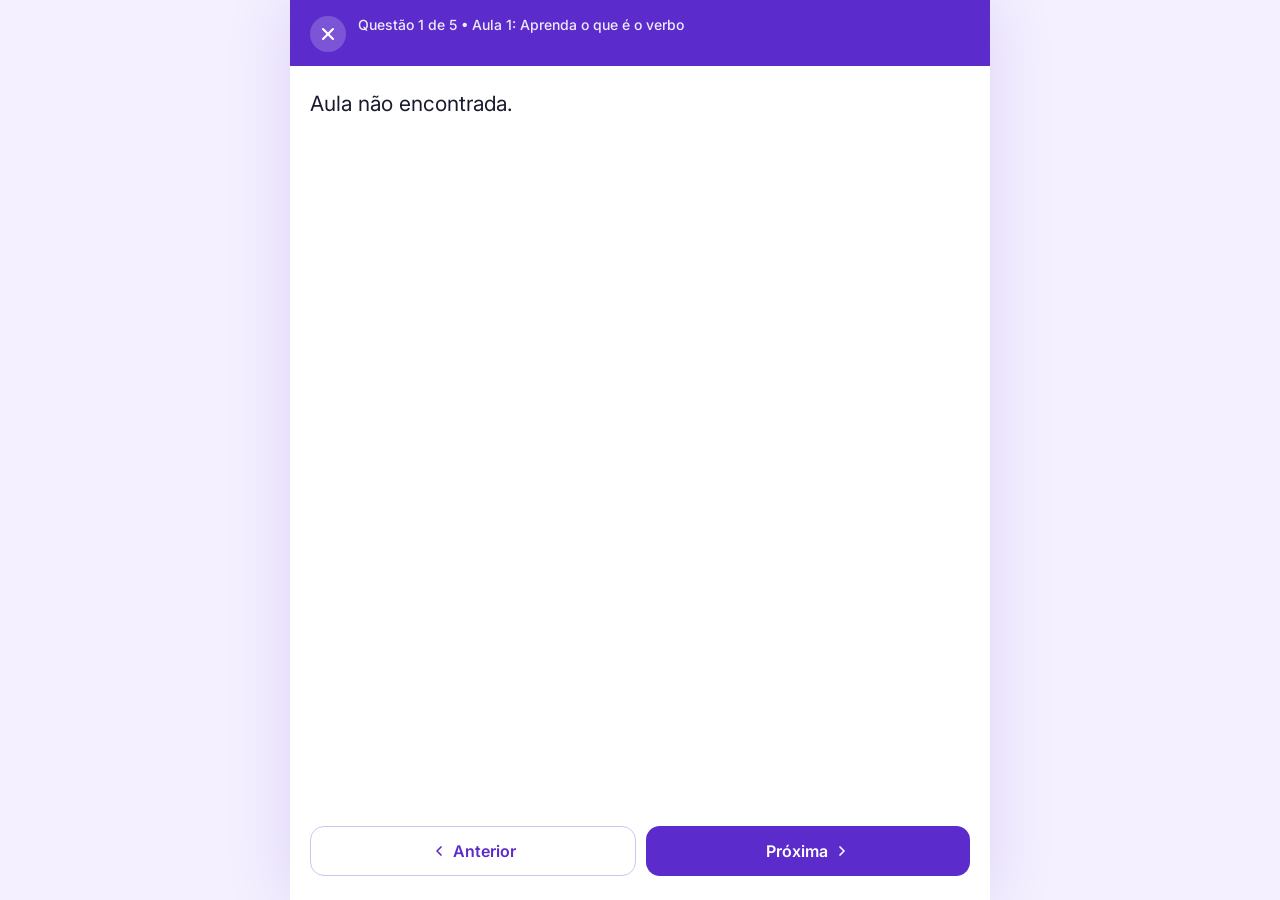
==== estudo.html @ 487623a7 "Atualização do projeto — 09/08/2026, 18:16:55" ====
<!DOCTYPE html>
<html lang="pt-BR">
<head>
<meta charset="UTF-8">
<meta name="viewport" content="width=device-width, initial-scale=1.0, viewport-fit=cover">
<title>Minhas Aulas</title>
<link href="https://fonts.googleapis.com/css2?family=Inter:wght@400;500;600;700&display=swap" rel="stylesheet">
<link rel="stylesheet" href="css/estudo.css">
<link rel="icon" href="data:image/svg+xml,%3Csvg%20xmlns%3D%22http%3A%2F%2Fwww.w3.org%2F2000%2Fsvg%22%20viewBox%3D%220%200%2024%2024%22%3E%3Crect%20width%3D%2224%22%20height%3D%2224%22%20rx%3D%226%22%20fill%3D%22%235B2BCB%22%2F%3E%3Cg%20fill%3D%22none%22%20stroke%3D%22%23fff%22%20stroke-width%3D%222.2%22%20stroke-linecap%3D%22round%22%20stroke-linejoin%3D%22round%22%3E%3Cpath%20d%3D%22M22%2010v6M2%2010l10-5%2010%205-10%205z%22%3E%3C%2Fpath%3E%3Cpath%20d%3D%22M6%2012v5c3%203%209%203%2012%200v-5%22%3E%3C%2Fpath%3E%3C%2Fg%3E%3C%2Fsvg%3E">
<link rel="apple-touch-icon" href="data:image/svg+xml,%3Csvg%20xmlns%3D%22http%3A%2F%2Fwww.w3.org%2F2000%2Fsvg%22%20viewBox%3D%220%200%2024%2024%22%3E%3Crect%20width%3D%2224%22%20height%3D%2224%22%20rx%3D%226%22%20fill%3D%22%235B2BCB%22%2F%3E%3Cg%20fill%3D%22none%22%20stroke%3D%22%23fff%22%20stroke-width%3D%222.2%22%20stroke-linecap%3D%22round%22%20stroke-linejoin%3D%22round%22%3E%3Cpath%20d%3D%22M22%2010v6M2%2010l10-5%2010%205-10%205z%22%3E%3C%2Fpath%3E%3Cpath%20d%3D%22M6%2012v5c3%203%209%203%2012%200v-5%22%3E%3C%2Fpath%3E%3C%2Fg%3E%3C%2Fsvg%3E">
<link rel="manifest" href="manifest.json">
<meta name="theme-color" content="#5B2BCB">
</head>
<body>

<div class="app-wrapper">

  <!-- HEADER -->
  <header class="estudo-header">
    <button class="btn-fechar" id="btnFechar" title="Sair">
      <svg viewBox="0 0 24 24" fill="none" stroke="currentColor" stroke-width="2.5" stroke-linecap="round" stroke-linejoin="round" width="20" height="20">
        <line x1="18" y1="6" x2="6" y2="18"></line>
        <line x1="6" y1="6" x2="18" y2="18"></line>
      </svg>
    </button>
    <div class="header-info">
      <span class="questao-info" id="questaoInfo">Questão 1 de 5 • Aula 1: Aprenda o que é o verbo</span>
      <div class="progress-segmentos" id="progressSegmentos"></div>
    </div>
  </header>

  <!-- QUESTÃO -->
  <div class="questao-wrap">
    <main class="questao-area" id="questaoArea">
      <h2 class="questao-titulo" id="questaoTitulo"></h2>
      <p class="questao-subtitulo" id="questaoSubtitulo"></p>
      <div class="opcoes" id="opcoes"></div>
    </main>
    <div class="scroll-fade" id="scrollFade"></div>
  </div>

  <!-- FEEDBACK -->
  <div class="feedback-bar" id="feedbackBar">
    <div class="feedback-icon" id="feedbackIcon"></div>
    <div class="feedback-texto" id="feedbackTexto"></div>
  </div>

  <!-- FOOTER -->
  <footer class="estudo-footer">
    <button class="btn-anterior" id="btnAnterior">
      <svg viewBox="0 0 24 24" fill="none" stroke="currentColor" stroke-width="2.5" stroke-linecap="round" stroke-linejoin="round" width="16" height="16"><polyline points="15 18 9 12 15 6"></polyline></svg>
      Anterior
    </button>
    <button class="btn-proxima" id="btnProxima">
      Próxima
      <svg viewBox="0 0 24 24" fill="none" stroke="currentColor" stroke-width="2.5" stroke-linecap="round" stroke-linejoin="round" width="16" height="16"><polyline points="9 18 15 12 9 6"></polyline></svg>
    </button>
  </footer>

</div>

<!-- MODAL LIÇÃO -->
<div class="licao-overlay" id="licaoOverlay">
  <div class="licao-card">
    <div class="licao-header">
      <h3 id="licaoHeader">📖 Lição</h3>
      <button class="licao-fechar" id="licaoFechar">✕</button>
    </div>
    <div class="licao-corpo" id="licaoCorpo"></div>
    <button class="licao-btn-fechar" id="licaoBtnFechar">Entendido</button>
  </div>
</div>

<!-- MODAL RESULTADO -->
<div class="resultado-overlay" id="resultadoOverlay">
  <div class="resultado-card">
    <div class="resultado-emoji" id="resultadoEmoji">🎉</div>
    <h2 class="resultado-titulo" id="resultadoTitulo">Aula concluída!</h2>
    <p class="resultado-desc" id="resultadoDesc"></p>
    <div class="resultado-estrelas" id="resultadoEstrelas"></div>
    <button class="resultado-btn-continuar" id="resultadoBtnContinuar">Voltar ao início</button>
  </div>
</div>

<script src="js/progresso.mjs"></script>
<script src="js/data/modulos.mjs"></script>
<script src="js/estudo.mjs"></script>
<script>
  if ('serviceWorker' in navigator && (location.protocol === 'https:' || location.hostname === 'localhost')) {
    window.addEventListener('load', () => navigator.serviceWorker.register('sw.js').catch(() => {}));
  }
</script>
</body>
</html>
---- css/estudo.css ----
/* Cor de marca em variáveis — o export injeta um :root{} novo no final do
   arquivo com a cor escolhida no Construtor de Aulas (ver js/export.js). */
:root {
  --cor-primaria: #5B2BCB;
  --cor-primaria-rgb: 91,43,203;
  --cor-primaria-escura: #4a22a8;
  --cor-gradiente-1: #8E5CF5;
  --cor-gradiente-2: #6D2EE8;
  --cor-clara: #f0eaff;
  --cor-borda-clara: #e9dffb;
  --cor-borda-media: #d4c4f0;
  --cor-hover-fundo: #faf7ff;
}

* {
  margin: 0;
  padding: 0;
  box-sizing: border-box;
  font-family: 'Inter', sans-serif;
}

body {
  background: #fff;
  min-height: 100vh;
}

.app-wrapper {
  max-width: 700px;
  width: 100%;
  margin: 0 auto;
  background: #ffffff;
  height: 100vh;   /* fallback para navegadores antigos */
  height: 100dvh;  /* viewport dinâmico */
  height: 100svh;  /* viewport "pequeno" garantido — evita que a barra de
                       gestos do sistema (comum no PWA instalado) corte o
                       rodapé com os botões Anterior/Próxima */
  display: flex;
  flex-direction: column;
  box-shadow: 0 0 60px rgba(91, 43, 203, 0.15);
  overflow: hidden;
}

/* HEADER */
.estudo-header {
  background: var(--cor-primaria);
  padding: 16px 20px 14px;
  display: flex;
  align-items: flex-start;
  gap: 12px;
}

.btn-fechar {
  background: rgba(255,255,255,0.2);
  border: none;
  border-radius: 50%;
  width: 36px;
  height: 36px;
  display: flex;
  align-items: center;
  justify-content: center;
  cursor: pointer;
  color: white;
  flex-shrink: 0;
  transition: background 0.2s;
}
.btn-fechar:hover { background: rgba(255,255,255,0.3); }

.header-info {
  flex: 1;
  display: flex;
  flex-direction: column;
  gap: 8px;
}

.questao-info {
  color: rgba(255,255,255,0.9);
  font-size: 14px;
  font-weight: 500;
}

.progress-segmentos {
  display: flex;
  gap: 4px;
}

.seg {
  flex: 1;
  height: 5px;
  border-radius: 3px;
  background: rgba(255,255,255,0.3);
  transition: background 0.4s ease;
}

.seg.respondida { background: #fff; }
.seg.atual      { background: rgba(255,255,255,0.7); }

/* TAGS */
.tags-row {
  display: flex;
  gap: 8px;
  padding: 14px 20px 0;
}

.tag {
  display: inline-flex;
  align-items: center;
  gap: 5px;
  padding: 6px 12px;
  border-radius: 20px;
  font-size: 13px;
  font-weight: 600;
  cursor: pointer;
}

.tag-dificuldade {
  background: var(--cor-clara);
  color: var(--cor-primaria);
}

.tag-consultar {
  background: var(--cor-clara);
  color: var(--cor-primaria);
  transition: background 0.2s;
}
.tag-consultar:hover { background: var(--cor-borda-media); }

/* QUESTÃO */
.questao-wrap {
  position: relative;
  flex: 1;
  min-height: 0;
}

.questao-area {
  height: 100%;
  overflow-y: auto;
  padding: 24px 20px 12px;
}

.scroll-fade {
  position: absolute;
  bottom: 0;
  left: 0;
  right: 0;
  height: 64px;
  background: linear-gradient(to bottom, transparent, #ffffff);
  pointer-events: none;
  opacity: 1;
  transition: opacity 0.3s;
}

.scroll-fade.oculto {
  opacity: 0;
}

.questao-titulo {
  font-size: 21px;
  font-weight: 400;
  color: #1a1a2e;
  margin-bottom: 6px;
  line-height: 1.3;
}

.questao-subtitulo {
  font-size: 15px;
  color: #6b7280;
  margin-bottom: 24px;
}

/* TELA DE CHECAGEM — pergunta curta em negrito antes do título grande */
/* padding-right reserva espaço pro .btn-marcar-cartao (marca-página
   absoluto no canto superior direito) não sobrepor o texto quando ele
   quebra em duas linhas em telas estreitas. */
.checagem-pergunta {
  font-weight: 700;
  margin-bottom: 6px;
  padding-right: 48px;
}

.checagem-titulo {
  margin-bottom: 24px;
}

/* Perguntas de "o verbo em destaque indica" — instrução menor,
   frase analisada maior (é o que realmente importa ler com atenção). */
.checagem-instrucao {
  font-size: 16px;
  padding-right: 48px;
}

.checagem-frase {
  font-size: 19px;
  font-weight: 400;
  color: #1a1a2e;
}

.checagem-frase strong {
  font-weight: 700;
  color: #4A80F0;
}

/* TELA DE INTRODUÇÃO (Antes de começar) */
.intro-card { position: relative; }
.intro-label {
  display: block;
  font-size: 12px;
  font-weight: 700;
  text-transform: uppercase;
  letter-spacing: 0.08em;
  color: #4A80F0;
  margin-bottom: 8px;
}

.intro-titulo {
  font-size: 32px;
  font-weight: 400;
  color: #1a1a2e;
  line-height: 1.25;
  margin-bottom: 14px;
}

.intro-desc {
  font-size: 16px;
  color: #4b5563;
  line-height: 1.6;
  margin-bottom: 28px;
  text-align: justify;
}

.intro-info {
  background: #f5f8ff;
  border: 1.5px solid #d9e6fc;
  border-radius: 18px;
  padding: 22px 20px;
}

.intro-info-item {
  display: flex;
  align-items: flex-start;
  gap: 16px;
}

.intro-info-item + .intro-info-item {
  margin-top: 20px;
  padding-top: 20px;
  border-top: 1px solid #d9e6fc;
}

.intro-info-icone-wrap {
  width: 52px;
  height: 52px;
  border-radius: 50%;
  background: #eef2ff;
  display: flex;
  align-items: center;
  justify-content: center;
  flex-shrink: 0;
}

.intro-info-texto h3 {
  font-size: 16px;
  font-weight: 700;
  color: #4A80F0;
  margin-bottom: 6px;
}

.intro-info-texto p {
  font-size: 16px;
  color: #374151;
  line-height: 1.6;
  text-align: justify;
}

/* TELA DE DEFINIÇÃO */
.definicao-card {
  display: flex;
  flex-direction: column;
  align-items: center;
  gap: 24px;
  padding: 32px 20px;
  text-align: center;
  position: relative;
}

/* ETIQUETA "MARCAR PARA REVISÃO" — marca-página no lado esquerdo das
   telas de conteúdo (definição, contexto, exemplo). */
.btn-marcar-cartao {
  position: absolute;
  top: -6px;
  right: 10px;
  width: 36px;
  height: 44px;
  padding: 0;
  background: #ffffff;
  border: 2px solid #dbe4fb;
  border-top: none;
  border-radius: 0 0 8px 8px;
  display: flex;
  align-items: center;
  justify-content: center;
  cursor: pointer;
  color: #b9c6f0;
  z-index: 2;
  transition: color 0.2s, transform 0.15s;
}

.btn-marcar-cartao:hover {
  color: #4A80F0;
  transform: translateY(1px);
}

.btn-marcar-cartao svg {
  width: 19px;
  height: 19px;
}

.btn-marcar-cartao.marcada {
  color: #4A80F0;
}

.btn-marcar-cartao.marcada svg {
  fill: #4A80F0;
}

.definicao-icone-wrap {
  width: 88px;
  height: 88px;
  background: #eef2ff;
  border-radius: 50%;
  display: flex;
  align-items: center;
  justify-content: center;
}

.definicao-texto {
  font-size: 16px;
  font-weight: 600;
  color: #1a1a2e;
  line-height: 1.6;
  max-width: 300px;
}

.destaque {
  color: #4A80F0;
  font-weight: 700;
}

/* TELA DE CONTEXTO */
.contexto-card {
  display: flex;
  flex-direction: column;
  gap: 20px;
  padding: 8px 4px;
  position: relative;
}

.contexto-icone-wrap {
  width: 80px;
  height: 80px;
  background: #eef2ff;
  border-radius: 50%;
  display: flex;
  align-items: center;
  justify-content: center;
  align-self: center;
}

.contexto-texto {
  font-size: 16px;
  font-weight: 500;
  color: #1a1a2e;
  line-height: 1.65;
  text-align: justify;
}

.contexto-texto strong { font-weight: 700; }

.contexto-nota {
  display: flex;
  align-items: flex-start;
  gap: 10px;
  background: #f1f5f9;
  border-radius: 12px;
  padding: 14px 16px;
}

.contexto-nota svg { flex-shrink: 0; margin-top: 1px; }

.contexto-nota span {
  font-size: 15px;
  color: #475569;
  line-height: 1.5;
  text-align: justify;
}

/* TELA DE EXEMPLO */
.exemplo-card {
  display: flex;
  flex-direction: column;
  gap: 20px;
  padding: 8px 4px;
  position: relative;
}

/* Filho de um flex column sem min-width:0 não deixa o overflow-x:auto (ver
   .frase-anotada-wrap) funcionar — o item cresce pra caber a frase inteira
   em vez de encolher e deixar rolar, empurrando a caixa pra fora da tela no
   celular. Aplica em .exemplo-card (telas de exemplo) e .opcoes (telas de
   checagem), pra cobrir qualquer frase, em qualquer tela, sem precisar
   lembrar disso de novo a cada caixa nova. */
.exemplo-card > *,
.opcoes > * {
  min-width: 0;
}

.exemplo-icone-wrap {
  width: 88px;
  height: 88px;
  background: #eef2ff;
  border-radius: 50%;
  display: flex;
  align-items: center;
  justify-content: center;
  align-self: center;
}

.exemplo-texto {
  font-size: 16px;
  color: #1a1a2e;
  line-height: 1.65;
  text-align: justify;
}

.exemplo-conclusao {
  font-size: 16px;
  color: #1a1a2e;
  line-height: 1.5;
  text-align: justify;
}

.exemplo-pontos {
  display: flex;
  flex-direction: column;
  gap: 14px;
}

.exemplo-ponto {
  display: flex;
  align-items: center;
  gap: 14px;
}

.exemplo-ponto-icone {
  width: 46px;
  height: 46px;
  border-radius: 50%;
  background: #eef2ff;
  display: flex;
  align-items: center;
  justify-content: center;
  flex-shrink: 0;
}

.exemplo-ponto-texto {
  font-size: 16px;
  color: #1a1a2e;
  line-height: 1.5;
  text-align: left;
}

.card-imagem {
  border-radius: 18px;
  overflow: hidden;
  border: 1px solid #ececf5;
  background: #fbfaff;
}

.card-imagem-img {
  display: block;
  width: 100%;
  max-height: 280px;
  object-fit: cover;
}

.card-imagem-corpo {
  padding: 14px 16px;
}

.card-imagem-titulo {
  font-size: 17px;
  color: #1a1a2e;
  line-height: 1.4;
  text-align: left;
}

.card-imagem-subtitulo {
  font-size: 14px;
  color: #64748b;
  line-height: 1.4;
  text-align: left;
  margin-top: 2px;
}

.card-imagem-texto {
  font-size: 15px;
  color: #1a1a2e;
  line-height: 1.55;
  text-align: left;
  margin-top: 8px;
}

.card-imagem-titulo:first-child,
.card-imagem-subtitulo:first-child,
.card-imagem-texto:first-child {
  margin-top: 0;
}

.flashcard-wrap {
  display: flex;
  flex-direction: column;
  align-items: center;
  gap: 10px;
  margin-top: 6px;
}

.flashcard {
  width: 100%;
  max-width: 380px;
  min-height: 180px;
  perspective: 1200px;
  cursor: pointer;
}

.flashcard-inner {
  position: relative;
  width: 100%;
  height: 100%;
  min-height: 180px;
  transition: transform .5s cubic-bezier(.4, .2, .2, 1);
  transform-style: preserve-3d;
}

.flashcard.virado .flashcard-inner {
  transform: rotateY(180deg);
}

.flashcard-face {
  position: absolute;
  inset: 0;
  backface-visibility: hidden;
  border-radius: 18px;
  border: 1px solid #ececf5;
  background: #fbfaff;
  display: flex;
  align-items: center;
  justify-content: center;
  padding: 20px;
}

.flashcard-verso {
  transform: rotateY(180deg);
  background: #eef2ff;
}

.flashcard-texto {
  font-size: 16px;
  color: #1a1a2e;
  line-height: 1.5;
  text-align: center;
}

.flashcard-dica {
  font-size: 12.5px;
  color: #9ca3af;
  text-align: center;
}

/* TELA DE "PASSO" (numerado) — Como encontrar o sujeito, etc. */
.passo-linha {
  display: flex;
  align-items: center;
  gap: 14px;
}

.passo-numero {
  width: 40px;
  height: 40px;
  border-radius: 50%;
  background: #eef2ff;
  color: #4A80F0;
  font-weight: 700;
  font-size: 16px;
  display: flex;
  align-items: center;
  justify-content: center;
  flex-shrink: 0;
}

.passo-instrucao {
  font-size: 16px;
  color: #1a1a2e;
  line-height: 1.5;
  text-align: left;
}

.passo-caixa {
  background: #f5f7ff;
  border-radius: 16px;
  padding: 16px;
}

.point-label-titulo {
  font-size: 16px;
  color: #1a1a2e;
  margin: 14px 0 4px;
}

.point-label-subtitulo {
  font-size: 13px;
  color: #6E6A7A;
  margin: 0 0 10px;
}

.destaque-azul {
  color: #3B82F6;
}

.passo-caixa-cabecalho {
  display: flex;
  align-items: center;
  gap: 12px;
}

.passo-caixa-icone {
  width: 40px;
  height: 40px;
  border-radius: 50%;
  background: #e6ebff;
  display: flex;
  align-items: center;
  justify-content: center;
  flex-shrink: 0;
}

.passo-caixa-inline {
  font-size: 15px;
  color: #1a1a2e;
  line-height: 1.5;
  text-align: left;
}

.passo-caixa-corpo {
  display: flex;
  flex-direction: column;
  gap: 2px;
}

.passo-caixa-titulo {
  font-size: 14px;
  font-weight: 700;
  color: #1a1a2e;
}

.passo-caixa-texto {
  font-size: 15px;
  color: #1a1a2e;
  line-height: 1.4;
}

/* Citação de exemplo em itálico (ex: "→ João comprou um livro.") — um
   pouco menor que o texto normal da caixa, que fica largo/pesado nesse uso. */
.passo-caixa-texto em {
  font-size: 13px;
}

.passo-caixa-divisor {
  height: 1px;
  background: #dde3f5;
  margin: 12px 0;
}

.passo-caixa-perguntas {
  display: flex;
  flex-direction: column;
  gap: 8px;
}

/* Checklist de perguntas sim/não dentro de um passo de exemplo (ex: "o
   verbo destacado é haver? é fazer? é fenômeno da natureza?"). */
.simnao-wrap {
  display: flex;
  flex-direction: column;
  gap: 14px;
}

.simnao-item {
  display: flex;
  align-items: center;
  justify-content: space-between;
  gap: 10px;
}

.simnao-texto {
  font-size: 14px;
  color: #1a1a2e;
  line-height: 1.4;
  flex: 1;
}

.simnao-botoes {
  display: flex;
  gap: 6px;
  flex-shrink: 0;
}

.simnao-btn {
  padding: 6px 14px;
  border: 2px solid var(--cor-borda-clara);
  border-radius: 10px;
  background: #ffffff;
  font-size: 13px;
  font-weight: 700;
  color: #1a1a2e;
  cursor: pointer;
  transition: border-color 0.15s, background 0.15s, color 0.15s;
}

.simnao-btn:hover:not(:disabled):not(.correta) {
  border-color: var(--cor-primaria);
  background: var(--cor-hover-fundo);
  color: var(--cor-primaria);
}

.simnao-btn.correta {
  border-color: #16a34a;
  background: #f0fdf4;
  color: #16a34a;
}

.simnao-btn.errada {
  border-color: #dc2626;
  background: #fef2f2;
  color: #dc2626;
}

.simnao-btn:disabled:not(.correta) {
  opacity: 0.55;
  cursor: default;
}

.passo-caixa-seta {
  font-size: 15px;
  color: #1a1a2e;
  line-height: 1.4;
  text-align: left;
}

/* Linha de exemplo dentro das perguntas, sem a seta "→" — só indentada
   pra se alinhar com o texto das linhas com seta acima/abaixo dela. */
.passo-caixa-nota-indent {
  font-size: 15px;
  color: #1a1a2e;
  line-height: 1.4;
  text-align: left;
  padding-left: 20px;
}

.passo-nota {
  font-size: 16px;
  color: #1a1a2e;
  line-height: 1.5;
  text-align: left;
  margin: 6px 0 0 54px;
}

.passo-caixa-resposta {
  font-size: 15px;
  color: #1a1a2e;
  text-align: left;
}

.passo-caixa-resposta strong {
  color: #4A80F0;
}

/* TELA DE INFINITIVO */
.infinitivo-card {
  display: flex;
  flex-direction: column;
  align-items: center;
  gap: 18px;
  text-align: center;
}

.infinitivo-icone-wrap {
  width: 90px;
  height: 90px;
  border-radius: 50%;
  background: #eff6ff;
  display: flex;
  align-items: center;
  justify-content: center;
  flex-shrink: 0;
}

.infinitivo-icone-simbolo {
  font-size: 44px;
  font-weight: 700;
  color: #2563eb;
  line-height: 1;
  font-family: Arial, sans-serif;
}

.infinitivo-descricao {
  font-size: 19px;
  font-weight: 700;
  color: #1a1a2e;
  line-height: 1.5;
  text-align: justify;
}

.infinitivo-nota {
  font-size: 16px;
  color: #374151;
  line-height: 1.5;
  text-align: justify;
}

.infinitivo-conj-titulo {
  font-size: 17px;
  font-weight: 700;
  color: #1a1a2e;
  text-align: center;
  margin-top: 4px;
}

.infinitivo-conjs {
  display: flex;
  flex-direction: column;
  gap: 10px;
  width: 100%;
}

.infinitivo-conj-card {
  display: flex;
  flex-direction: column;
  align-items: center;
  gap: 4px;
  background: #ffffff;
  border: 1.5px solid #e2e8f0;
  border-radius: 14px;
  padding: 14px 16px;
}

.infinitivo-conj-sufixo {
  font-size: 27px;
  font-weight: 700;
  color: #2563eb;
}

.infinitivo-conj-label {
  font-size: 14px;
  color: #64748b;
}

.infinitivo-extra {
  font-size: 16px;
  font-weight: 600;
  color: #1a1a2e;
  line-height: 1.6;
  text-align: justify;
  background: #eff6ff;
  border-left: 3px solid #2563eb;
  border-radius: 10px;
  padding: 12px 14px;
}

/* TELA DE RESUMO */
.resumo-card {
  display: flex;
  flex-direction: column;
  gap: 10px;
  position: relative;
}

.resumo-titulo {
  font-size: 18px;
  color: #1a1a2e;
  margin-bottom: 4px;
}

.resumo-item {
  display: flex;
  align-items: center;
  gap: 14px;
  background: #fafafa;
  border: 1px solid var(--cor-clara);
  border-radius: 14px;
  padding: 12px 14px;
}

.resumo-icone {
  width: 46px;
  height: 46px;
  border-radius: 50%;
  display: flex;
  align-items: center;
  justify-content: center;
  flex-shrink: 0;
}

.resumo-item-info {
  display: flex;
  flex-direction: column;
  gap: 2px;
}

.resumo-item-titulo {
  font-size: 16px;
}

.resumo-item-exemplos {
  font-size: 14px;
  color: #64748b;
}

/* TELA DE IDENTIFICAÇÃO */
.idf-card {
  display: flex;
  flex-direction: column;
  gap: 16px;
}

.idf-header {
  display: flex;
  align-items: flex-start;
  gap: 12px;
}

.idf-icone-wrap {
  width: 52px;
  height: 52px;
  border-radius: 14px;
  background: #eff6ff;
  display: flex;
  align-items: center;
  justify-content: center;
  flex-shrink: 0;
}

.idf-titulo {
  font-size: 19px;
  font-weight: 700;
  color: #1a1a2e;
  line-height: 1.4;
  padding-top: 4px;
}

.idf-intro {
  font-size: 16px;
  color: #374151;
  line-height: 1.5;
  text-align: justify;
}

.idf-exemplos {
  display: flex;
  flex-direction: column;
  gap: 10px;
}

.idf-exemplo-card {
  display: flex;
  flex-direction: column;
  align-items: center;
  gap: 3px;
  background: #ffffff;
  border: 1.5px solid #e2e8f0;
  border-radius: 14px;
  padding: 12px 16px;
}

.idf-palavra {
  font-size: 18px;
  font-weight: 700;
  color: #2563eb;
}

.idf-linha {
  font-size: 14px;
  color: #64748b;
}

.idf-rodape {
  font-size: 16px;
  color: #374151;
  line-height: 1.6;
  text-align: justify;
}

/* TELA DE SENTIDO */
.sentido-card {
  display: flex;
  flex-direction: column;
  gap: 14px;
}

.sentido-dica {
  display: flex;
  align-items: flex-start;
  gap: 10px;
  background: #fefce8;
  border: 1.5px solid #fde68a;
  border-radius: 14px;
  padding: 12px 14px;
  font-size: 16px;
  font-weight: 600;
  color: #1a1a2e;
  line-height: 1.5;
  text-align: justify;
}

.sentido-dica-icone {
  font-size: 20px;
  flex-shrink: 0;
  margin-top: 1px;
}

.sentido-texto {
  font-size: 16px;
  color: #374151;
  line-height: 1.6;
  text-align: justify;
}

.sentido-exemplos-titulo {
  font-size: 17px;
  font-weight: 700;
  color: #1a1a2e;
  margin-top: 4px;
}

.sentido-exemplos {
  display: flex;
  flex-direction: column;
  gap: 10px;
}

.sentido-item {
  display: flex;
  align-items: flex-start;
  gap: 12px;
}

.sentido-item-texto {
  display: flex;
  flex-direction: column;
  gap: 2px;
}

.sentido-item-frase {
  font-size: 15px;
  color: #1a1a2e;
  line-height: 1.4;
}

.sentido-item-cadeia {
  font-size: 14px;
  color: #64748b;
  line-height: 1.4;
}

/* OPÇÕES */
.opcoes {
  display: flex;
  flex-direction: column;
  gap: 10px;
  position: relative;
}

.opcao {
  display: flex;
  align-items: center;
  gap: 14px;
  padding: 16px;
  border: 2px solid var(--cor-borda-clara);
  border-radius: 14px;
  cursor: pointer;
  transition: all 0.2s;
  background: white;
  text-align: left;
  width: 100%;
}

.opcao:hover:not(:disabled) {
  border-color: var(--cor-primaria);
  background: var(--cor-hover-fundo);
}

.opcao.selecionada {
  border-color: var(--cor-primaria);
  background: var(--cor-clara);
}

.opcao.correta {
  border-color: #16a34a;
  background: #f0fdf4;
}

.opcao.errada {
  border-color: #dc2626;
  background: #fef2f2;
}

.opcao:disabled { cursor: default; }

.letra {
  width: 36px;
  height: 36px;
  border-radius: 50%;
  border: 2px solid var(--cor-borda-media);
  display: flex;
  align-items: center;
  justify-content: center;
  font-weight: 700;
  font-size: 15px;
  color: var(--cor-primaria);
  flex-shrink: 0;
  transition: all 0.2s;
}

.opcao.selecionada .letra {
  background: var(--cor-primaria);
  border-color: var(--cor-primaria);
  color: white;
}

.opcao.correta .letra {
  background: #16a34a;
  border-color: #16a34a;
  color: white;
}

.opcao.errada .letra {
  background: #dc2626;
  border-color: #dc2626;
  color: white;
}

.opcao-texto {
  font-size: 16px;
  color: #1a1a2e;
  font-weight: 500;
  line-height: 1.4;
}

/* CHECAGEM DO TIPO "CLIQUE NA PALAVRA" */
.sentence-display {
  display: flex;
  flex-wrap: wrap;
  align-items: center;
  gap: 8px;
  margin-top: 4px;
}

.word-chip {
  display: inline-flex;
  align-items: center;
  padding: 8px 12px;
  border: 2px solid var(--cor-borda-clara);
  border-radius: 12px;
  background: #ffffff;
  font-size: 14px;
  font-weight: 600;
  color: #1a1a2e;
  cursor: pointer;
  transition: border-color 0.15s, background 0.15s, color 0.15s;
  user-select: none;
}

.word-chip:hover:not(:disabled):not(.pontuacao):not(.correta):not(.errada):not(.verbo-pendente):not(.sujeito-pendente):not(.predicado-pendente):not(.verbo-correto):not(.sujeito-correto):not(.predicado-correto):not(.verbo-errado):not(.sujeito-errado):not(.predicado-errado):not(.auxiliar-correto):not(.principal-correto) {
  border-color: var(--cor-primaria);
  background: var(--cor-hover-fundo);
  color: var(--cor-primaria);
}

.word-chip.correta {
  border-color: #16a34a;
  background: #f0fdf4;
  color: #16a34a;
}

.word-chip.errada {
  border-color: #dc2626;
  background: #fef2f2;
  color: #dc2626;
}

.word-chip:disabled:not(.correta):not(.errada):not(.verbo-correto):not(.sujeito-correto):not(.predicado-correto):not(.auxiliar-correto):not(.principal-correto) {
  opacity: 0.55;
  cursor: default;
}

.word-chip.pontuacao {
  border: none;
  background: transparent;
  padding: 8px 2px;
  cursor: default;
  color: #1a1a2e;
}

.sentence-display-sm {
  margin-top: 8px;
}

.word-chip-sm {
  padding: 6px 12px;
  font-size: 14px;
  border-radius: 10px;
}

/* Caixa de exemplo estático (sentencaAnotada) — frase só de referência,
   já com os papéis marcados, sem interação. Um pouco mais compacta que os
   chips clicáveis, que precisam ficar maiores por serem alvo de toque. */
#exemploCaixaAnotada .word-chip-sm {
  padding: 4px 9px;
  font-size: 12px;
}

/* CHECAGEM DO TIPO "CLIQUE NO VERBO E NO SUJEITO" (duplo-select) */
.dual-select-wrap {
  margin-top: 4px;
}

/* CHECAGEM DO TIPO "REESCREVA NA ORDEM DIRETA" (banco de palavras) */
.reordenar-wrap {
  margin-top: 4px;
}

.reordenar-referencia {
  background: #f5f7ff;
  border-radius: 12px;
  padding: 10px 14px;
  margin-bottom: 14px;
}

.reordenar-referencia-label {
  font-size: 12px;
  font-weight: 700;
  color: #6b7280;
  margin-bottom: 2px;
}

.reordenar-referencia-texto {
  font-size: 15px;
  font-weight: 600;
  color: #1a1a2e;
}

.reordenar-resposta {
  display: flex;
  flex-wrap: wrap;
  align-items: center;
  gap: 8px;
  min-height: 46px;
  padding: 10px;
  border: 2px dashed #d8ccf5;
  border-radius: 12px;
  margin-bottom: 16px;
}

.reordenar-resposta-final {
  border-style: solid;
  border-color: var(--cor-borda-clara);
}

.reordenar-banco {
  display: flex;
  flex-wrap: wrap;
  gap: 8px;
  margin-bottom: 18px;
}

.modo-toggle {
  display: flex;
  flex-wrap: wrap;
  gap: 8px;
  margin-bottom: 14px;
}

.modo-btn {
  display: inline-flex;
  align-items: center;
  gap: 6px;
  padding: 8px 16px;
  border-radius: 10px;
  border: 2px solid var(--cor-borda-clara);
  background: #ffffff;
  font-size: 13px;
  font-weight: 700;
  color: #6b7280;
  cursor: pointer;
  transition: border-color 0.15s, background 0.15s, color 0.15s;
}

.modo-dot {
  width: 8px;
  height: 8px;
  border-radius: 50%;
  flex-shrink: 0;
}

.modo-dot-verbo     { background: #2563eb; }
.modo-dot-sujeito   { background: #dc2626; }
.modo-dot-predicado { background: var(--cor-primaria); }

.modo-btn.ativo-verbo {
  border-color: #2563eb;
  background: #eff6ff;
  color: #2563eb;
}

.modo-btn.ativo-sujeito {
  border-color: #dc2626;
  background: #fef2f2;
  color: #dc2626;
}

.modo-btn.ativo-predicado {
  border-color: var(--cor-primaria);
  background: #f5f0ff;
  color: var(--cor-primaria);
}

/* Botão "Oração sem sujeito" da checagem tripla — declaração explícita do
   aluno de que a frase não tem sujeito (necessário pra liberar o "Confirmar
   resposta" em frases impessoais, que não têm nenhuma palavra pra marcar). */
.modo-sem-sujeito-btn {
  display: inline-flex;
  align-items: center;
  gap: 6px;
  padding: 6px 14px;
  border-radius: 10px;
  border: 2px solid var(--cor-borda-clara);
  background: #ffffff;
  font-size: 12px;
  font-weight: 700;
  color: #6b7280;
  cursor: pointer;
  margin-bottom: 14px;
  transition: border-color 0.15s, background 0.15s, color 0.15s;
}

.modo-sem-sujeito-btn.ativo {
  border-color: #ea580c;
  background: #fff7ed;
  color: #ea580c;
}

.frase-anotada-wrap {
  overflow-x: auto;
  -webkit-overflow-scrolling: touch;
  margin-bottom: 16px;
}

/* Quando a frase é larga demais pra tela, o wrap acima já deixa arrastar
   pro lado — mas sem nenhuma pista visual isso parecia palavra "sumida"
   (cortada na borda). .tem-overflow é ligada via JS (marcarOverflowHorizontal
   em estudo.js) só quando o conteúdo realmente não cabe inteiro, e desenha
   um degradê na borda direita pra indicar que dá pra arrastar. Usa
   mask-image (esmaece o próprio conteúdo) em vez de sobrepor uma cor, pra
   funcionar igual em qualquer fundo (caixa azulada ou tela branca).  */
.frase-anotada-wrap.tem-overflow {
  -webkit-mask-image: linear-gradient(to right, black calc(100% - 28px), transparent 100%);
  mask-image: linear-gradient(to right, black calc(100% - 28px), transparent 100%);
}

.frase-anotada {
  display: inline-grid;
  column-gap: 8px;
  row-gap: 4px;
  align-items: end;
  grid-template-rows: auto minmax(38px, auto) minmax(38px, auto);
}

.word-chip.verbo-pendente {
  border-color: #2563eb;
  background: #eff6ff;
  color: #2563eb;
}

.word-chip.sujeito-pendente {
  border-color: #dc2626;
  background: #fef2f2;
  color: #dc2626;
}

.word-chip.verbo-correto {
  border-color: #2563eb;
  background: #eff6ff;
  color: #1d4ed8;
}

.word-chip.sujeito-correto {
  border-color: #dc2626;
  background: #fef2f2;
  color: #dc2626;
}

.word-chip.verbo-errado,
.word-chip.sujeito-errado,
.word-chip.predicado-errado {
  border-color: #9ca3af;
  background: #f9fafb;
  color: #6b7280;
  text-decoration: line-through;
}

.word-chip.predicado-pendente {
  border-color: var(--cor-primaria);
  background: #f5f0ff;
  color: var(--cor-primaria);
}

.word-chip.predicado-correto {
  border-color: var(--cor-primaria);
  background: #f5f0ff;
  color: var(--cor-primaria);
}

.word-chip.auxiliar-correto {
  border-color: #2563eb;
  background: #eff6ff;
  color: #1d4ed8;
}

.word-chip.principal-correto {
  border-color: #16a34a;
  background: #dcfce7;
  color: #15803d;
}

.word-chip.selecionavel-alvo {
  border-color: var(--cor-primaria);
  background: var(--cor-clara);
  color: var(--cor-primaria);
}

.anotacao-verbo,
.anotacao-sujeito,
.anotacao-predicado,
.anotacao-auxiliar,
.anotacao-principal {
  position: relative;
  grid-row: 2;
  text-align: center;
  font-size: 11px;
  font-weight: 700;
  letter-spacing: 0.05em;
  text-transform: uppercase;
  padding: 5px 6px 3px;
  margin-top: 14px;
  border-top: 2px solid currentColor;
  white-space: nowrap;
}

.anotacao-verbo::before, .anotacao-verbo::after,
.anotacao-sujeito::before, .anotacao-sujeito::after,
.anotacao-predicado::before, .anotacao-predicado::after,
.anotacao-auxiliar::before, .anotacao-auxiliar::after,
.anotacao-principal::before, .anotacao-principal::after {
  content: '';
  position: absolute;
  top: -14px;
  width: 2px;
  height: 14px;
  background: currentColor;
}

.anotacao-verbo::before,   .anotacao-sujeito::before,   .anotacao-predicado::before,   .anotacao-auxiliar::before,   .anotacao-principal::before { left: 0; }
.anotacao-verbo::after,    .anotacao-sujeito::after,    .anotacao-predicado::after,    .anotacao-auxiliar::after,    .anotacao-principal::after  { right: 0; }
.anotacao-verbo      { color: #2563eb; }
.anotacao-sujeito    { color: #dc2626; }
.anotacao-predicado  { color: var(--cor-primaria); grid-row: 3; }
.anotacao-auxiliar   { color: #2563eb; }
.anotacao-principal  { color: #16a34a; }

.anotacao-generica {
  position: relative;
  grid-row: 2;
  text-align: center;
  font-size: 11px;
  font-weight: 700;
  letter-spacing: 0.05em;
  text-transform: uppercase;
  padding: 5px 6px 3px;
  margin-top: 14px;
  border-top: 2px solid currentColor;
  white-space: nowrap;
  color: var(--cor-primaria);
}
.anotacao-generica::before, .anotacao-generica::after {
  content: '';
  position: absolute;
  top: -14px;
  width: 2px;
  height: 14px;
  background: currentColor;
}
.anotacao-generica::before { left: 0; }
.anotacao-generica::after  { right: 0; }

.btn-confirmar-duplo {
  display: inline-flex;
  align-items: center;
  gap: 8px;
  padding: 12px 22px;
  border-radius: 12px;
  border: none;
  background: var(--cor-primaria);
  color: #fff;
  font-size: 15px;
  font-weight: 700;
  cursor: pointer;
  transition: background 0.15s;
}

.btn-confirmar-duplo:disabled {
  background: #e5e7eb;
  color: #9ca3af;
  cursor: not-allowed;
}

/* RESULTADO DE CADA PALAVRA (depois de responder a checagem de "clique na palavra") */
.checagem-resultado-itens {
  margin-top: 24px;
  padding-top: 16px;
  border-top: 2px solid #efe9fb;
}

.checagem-resultado-titulo {
  font-size: 12px;
  font-weight: 800;
  color: #1a1a2e;
  text-transform: uppercase;
  letter-spacing: 0.06em;
  padding: 6px 10px;
  background: #f4f0ff;
  border-radius: 6px;
  display: inline-block;
  margin-bottom: 12px;
}

.checagem-resultado-lista {
  display: flex;
  flex-direction: column;
  gap: 6px;
}

.checagem-resultado-item {
  display: flex;
  align-items: center;
  gap: 10px;
  font-size: 14px;
  padding: 6px 4px;
}

.checagem-resultado-item.errada-selecionada {
  background: #fef2f2;
  border-radius: 8px;
  padding: 6px 8px;
}

.cri-palavra {
  font-size: 15px;
  font-weight: 800;
  min-width: 90px;
  color: #1a1a2e;
}

.cri-palavra.correta { color: #16a34a; }
.cri-palavra.errada  { color: #dc2626; }

.cri-seta {
  color: #9ca3af;
  font-size: 14px;
  flex-shrink: 0;
}

.cri-classe { font-weight: 500; color: #6b7280; }
.cri-classe.correta { color: #16a34a; font-weight: 600; }
.cri-classe.errada  { color: #dc2626; font-weight: 700; }

.cri-icone {
  flex-shrink: 0;
  display: flex;
  align-items: center;
  font-size: 15px;
}

/* FEEDBACK */
.feedback-bar {
  margin: 12px 20px;
  padding: 14px 16px;
  border-radius: 14px;
  display: none;
  align-items: center;
  gap: 12px;
}

.feedback-bar.show { display: flex; }

.feedback-bar.acerto {
  background: #f0fdf4;
  border: 2px solid #86efac;
}

.feedback-bar.erro {
  background: #fef2f2;
  border: 2px solid #fca5a5;
}

.feedback-icon { font-size: 22px; }

.feedback-texto {
  font-size: 15px;
  line-height: 1.4;
  text-align: justify;
}

.feedback-titulo {
  display: block;
  font-weight: 700;
  margin-bottom: 8px;
}

.feedback-explicacao {
  display: block;
  font-weight: 400;
}

.feedback-correta {
  display: block;
  font-weight: 700;
  margin-top: 8px;
}

.feedback-bar.acerto .feedback-texto { color: #16a34a; }
.feedback-bar.erro .feedback-texto   { color: #dc2626; }

/* FOOTER */
.estudo-footer {
  flex-shrink: 0;
  padding: 14px 20px calc(24px + env(safe-area-inset-bottom, 0px));
  display: flex;
  gap: 10px;
  background: #ffffff;
}

.btn-anterior {
  flex: 1;
  display: flex;
  align-items: center;
  justify-content: center;
  gap: 6px;
  padding: 14px 16px;
  background: white;
  border: 1.5px solid var(--cor-borda-media);
  border-radius: 14px;
  color: var(--cor-primaria);
  font-weight: 600;
  font-size: 16px;
  cursor: pointer;
  transition: background 0.2s;
}
.btn-anterior:hover { background: var(--cor-hover-fundo); }
.btn-anterior:disabled { opacity: 0.35; cursor: default; }

.btn-proxima {
  flex: 1;
  display: flex;
  align-items: center;
  justify-content: center;
  gap: 6px;
  padding: 14px 16px;
  background: var(--cor-primaria);
  border: none;
  border-radius: 14px;
  color: white;
  font-weight: 600;
  font-size: 16px;
  cursor: pointer;
  transition: background 0.2s;
}
.btn-proxima:hover { background: var(--cor-primaria-escura); }
.btn-proxima:disabled { background: var(--cor-borda-media); cursor: default; }

/* MODAL LIÇÃO */
.licao-overlay {
  position: fixed;
  inset: 0;
  background: rgba(0,0,0,0.5);
  display: flex;
  align-items: flex-end;
  justify-content: center;
  z-index: 500;
  opacity: 0;
  pointer-events: none;
  transition: opacity 0.3s;
}
.licao-overlay.show {
  opacity: 1;
  pointer-events: all;
}

.licao-card {
  background: white;
  border-radius: 24px 24px 0 0;
  padding: 24px 24px 36px;
  width: 100%;
  max-width: 600px;
  transform: translateY(100%);
  transition: transform 0.35s ease;
}
.licao-overlay.show .licao-card { transform: translateY(0); }

.licao-header {
  display: flex;
  justify-content: space-between;
  align-items: center;
  margin-bottom: 16px;
}
.licao-header h3 { font-size: 19px; font-weight: 700; color: #1a1a2e; }

.licao-fechar {
  background: #f3f4f6;
  border: none;
  border-radius: 50%;
  width: 32px;
  height: 32px;
  font-size: 15px;
  cursor: pointer;
  color: #6b7280;
}

.licao-corpo {
  font-size: 16px;
  color: #374151;
  line-height: 1.7;
}
.licao-corpo ul { padding-left: 20px; margin: 10px 0; }
.licao-corpo p  { margin-bottom: 8px; text-align: justify; }
.licao-corpo li { text-align: justify; }

.licao-btn-fechar {
  margin-top: 20px;
  width: 100%;
  padding: 14px;
  background: var(--cor-primaria);
  color: white;
  border: none;
  border-radius: 14px;
  font-weight: 600;
  font-size: 16px;
  cursor: pointer;
}

/* MODAL RESULTADO */
.resultado-overlay {
  position: fixed;
  inset: 0;
  background: rgba(0,0,0,0.5);
  display: flex;
  align-items: center;
  justify-content: center;
  z-index: 500;
  padding: 20px;
  opacity: 0;
  pointer-events: none;
  transition: opacity 0.3s;
}
.resultado-overlay.show {
  opacity: 1;
  pointer-events: all;
}

.resultado-card {
  background: white;
  border-radius: 24px;
  padding: 36px 28px;
  text-align: center;
  max-width: 340px;
  width: 100%;
  transform: scale(0.9);
  transition: transform 0.3s ease;
}
.resultado-overlay.show .resultado-card { transform: scale(1); }

.resultado-emoji { font-size: 56px; margin-bottom: 16px; }
.resultado-titulo { font-size: 23px; font-weight: 700; color: #1a1a2e; margin-bottom: 10px; }
.resultado-desc   { font-size: 15px; color: #6b7280; margin-bottom: 20px; line-height: 1.6; }

.resultado-estrelas { font-size: 32px; margin-bottom: 24px; }

.resultado-btn-continuar {
  width: 100%;
  padding: 14px;
  background: var(--cor-primaria);
  color: white;
  border: none;
  border-radius: 14px;
  font-weight: 600;
  font-size: 16px;
  cursor: pointer;
  transition: background 0.2s;
}
.resultado-btn-continuar:hover { background: var(--cor-primaria-escura); }

@media (min-width: 768px) {
  body { background: #f4f0ff; }
}

/* Ajuste fino em telas bem estreitas, para o texto justificado não ficar apertado */
@media (max-width: 380px) {
  .intro-titulo             { font-size: 27px; }
  .intro-desc,
  .intro-info-texto p,
  .contexto-texto,
  .exemplo-texto,
  .exemplo-conclusao,
  .infinitivo-nota,
  .infinitivo-extra,
  .idf-intro,
  .idf-rodape,
  .sentido-texto,
  .sentido-dica,
  .licao-corpo,
  .opcao-texto               { font-size: 15px; }
  .infinitivo-descricao      { font-size: 17px; }
  .idf-titulo                { font-size: 17px; }
  .word-chip                 { font-size: 13px; padding: 7px 10px; }
}

/* TOAST */
.toast {
  position: fixed;
  bottom: 90px;
  left: 50%;
  transform: translateX(-50%) translateY(20px);
  background: #1a1a2e;
  color: white;
  padding: 12px 20px;
  border-radius: 12px;
  font-size: 15px;
  font-weight: 500;
  opacity: 0;
  transition: opacity 0.3s ease, transform 0.3s ease;
  z-index: 600;
  white-space: nowrap;
  pointer-events: none;
}

.toast.show {
  opacity: 1;
  transform: translateX(-50%) translateY(0);
}

:root {
  --cor-primaria: #5B2BCB;
  --cor-primaria-rgb: 91,43,203;
  --cor-primaria-escura: #4b23a6;
  --cor-gradiente-1: #6f44d1;
  --cor-gradiente-2: #5227b7;
  --cor-clara: #efeafa;
  --cor-borda-clara: #e3dbf6;
  --cor-borda-media: #d1c4f0;
  --cor-hover-fundo: #f7f4fc;
}
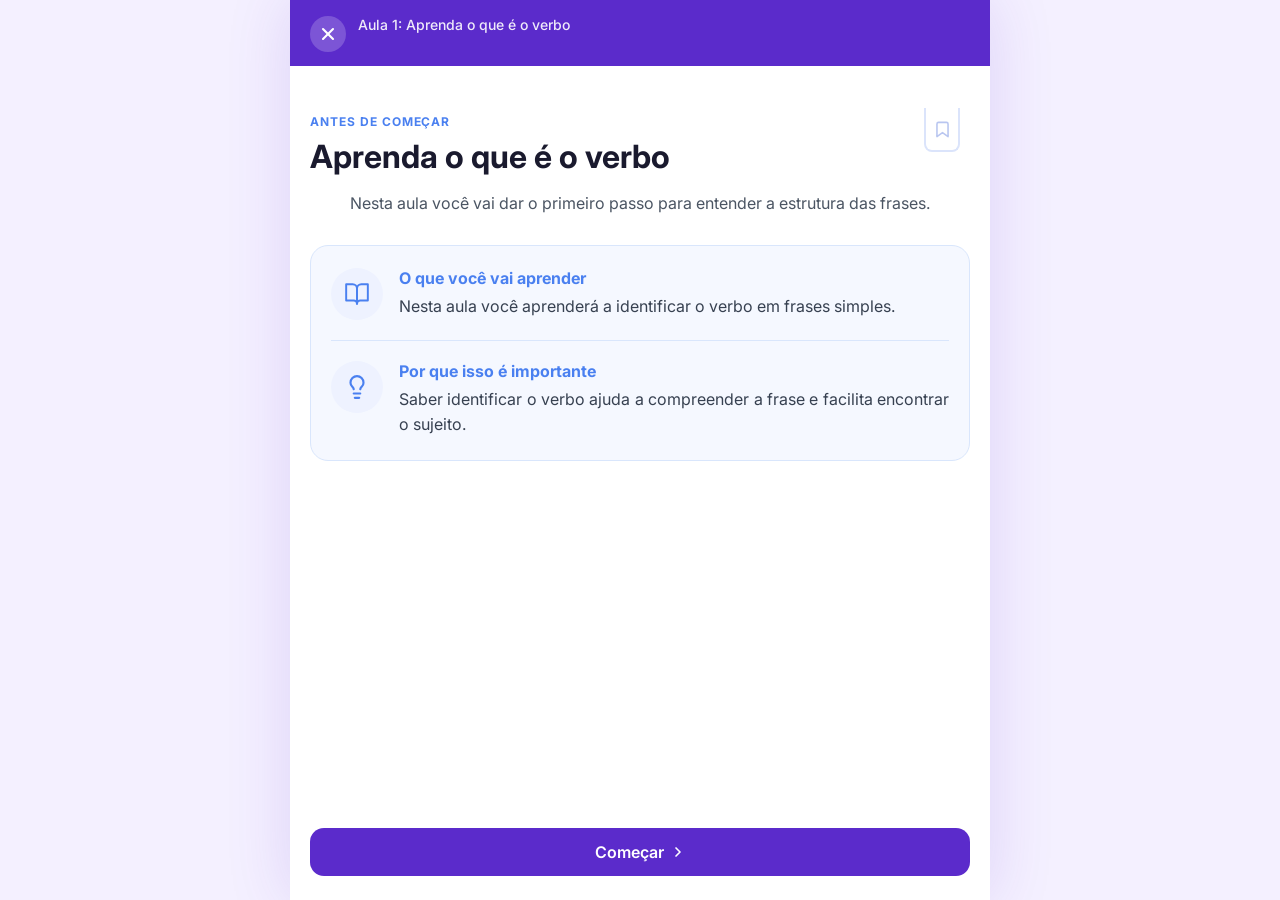
==== commit 7c7dc66b: "Atualização do projeto — 10/08/2026, 20:12:03" ====
--- a/estudo.html
+++ b/estudo.html
@@ -3,7 +3,7 @@
 <head>
 <meta charset="UTF-8">
 <meta name="viewport" content="width=device-width, initial-scale=1.0, viewport-fit=cover">
-<title>Minhas Aulas</title>
+<title>Metodo Feyman</title>
 <link href="https://fonts.googleapis.com/css2?family=Inter:wght@400;500;600;700&display=swap" rel="stylesheet">
 <link rel="stylesheet" href="css/estudo.css">
 <link rel="icon" href="data:image/svg+xml,%3Csvg%20xmlns%3D%22http%3A%2F%2Fwww.w3.org%2F2000%2Fsvg%22%20viewBox%3D%220%200%2024%2024%22%3E%3Crect%20width%3D%2224%22%20height%3D%2224%22%20rx%3D%226%22%20fill%3D%22%235B2BCB%22%2F%3E%3Cg%20fill%3D%22none%22%20stroke%3D%22%23fff%22%20stroke-width%3D%222.2%22%20stroke-linecap%3D%22round%22%20stroke-linejoin%3D%22round%22%3E%3Cpath%20d%3D%22M22%2010v6M2%2010l10-5%2010%205-10%205z%22%3E%3C%2Fpath%3E%3Cpath%20d%3D%22M6%2012v5c3%203%209%203%2012%200v-5%22%3E%3C%2Fpath%3E%3C%2Fg%3E%3C%2Fsvg%3E">
--- a/css/estudo.css
+++ b/css/estudo.css
@@ -438,6 +438,27 @@
   text-align: justify;
 }
 
+.exemplo-obs-box {
+  display: flex;
+  align-items: center;
+  gap: 10px;
+  background: #eef2ff;
+  border-radius: 12px;
+  padding: 12px 14px;
+}
+
+.exemplo-obs-icone {
+  flex-shrink: 0;
+  display: flex;
+}
+
+.exemplo-obs-texto {
+  font-size: 14.5px;
+  color: #1a1a2e;
+  line-height: 1.4;
+  text-align: left;
+}
+
 .exemplo-pontos {
   display: flex;
   flex-direction: column;
@@ -513,6 +534,86 @@
 .card-imagem-subtitulo:first-child,
 .card-imagem-texto:first-child {
   margin-top: 0;
+}
+
+.card-audio {
+  border-radius: 18px;
+  overflow: hidden;
+  border: 1px solid #ececf5;
+  background: #fbfaff;
+  padding: 14px 16px;
+  display: flex;
+  flex-direction: column;
+  gap: 10px;
+}
+
+.card-audio-player {
+  display: block;
+  width: 100%;
+}
+
+.card-audio-titulo {
+  font-size: 17px;
+  color: #1a1a2e;
+  line-height: 1.4;
+  text-align: left;
+}
+
+.card-audio-subtitulo {
+  font-size: 14px;
+  color: #64748b;
+  line-height: 1.4;
+  text-align: left;
+  margin-top: 2px;
+}
+
+.card-audio-texto {
+  font-size: 15px;
+  color: #1a1a2e;
+  line-height: 1.55;
+  text-align: left;
+}
+
+.gravacao-aluno-wrap {
+  display: flex;
+  flex-direction: column;
+  gap: 8px;
+}
+
+.gravacao-aluno-controles {
+  display: flex;
+  align-items: center;
+  gap: 10px;
+  flex-wrap: wrap;
+}
+
+.btn-gravar-audio-aluno {
+  display: flex;
+  align-items: center;
+  gap: 6px;
+  padding: 10px 16px;
+  background: var(--cor-primaria);
+  border: none;
+  border-radius: 12px;
+  color: white;
+  font-weight: 600;
+  font-size: 14px;
+  cursor: pointer;
+  transition: background 0.2s;
+}
+.btn-gravar-audio-aluno:hover { background: var(--cor-primaria-escura); }
+.btn-gravar-audio-aluno.gravando { background: #dc2626; }
+.btn-gravar-audio-aluno.gravando:hover { background: #b91c1c; }
+
+.gravacao-aluno-status {
+  font-size: 13px;
+  color: #dc2626;
+  font-weight: 600;
+}
+
+.gravacao-aluno-preview audio {
+  display: block;
+  width: 100%;
 }
 
 .flashcard-wrap {
@@ -922,6 +1023,20 @@
 .resumo-item-exemplos {
   font-size: 14px;
   color: #64748b;
+}
+
+/* TELA DE LISTA — mesmo cartão do resumo, mas cada item é uma linha só (ícone +
+   texto, sem título/exemplos separados) e uma descrição livre depois da lista. */
+.lista-item-texto {
+  font-size: 16px;
+  color: #1a1a2e;
+}
+
+.lista-descricao {
+  font-size: 16px;
+  color: #4b5563;
+  line-height: 1.6;
+  text-align: justify;
 }
 
 /* TELA DE IDENTIFICAÇÃO */
@@ -1637,6 +1752,7 @@
 .feedback-explicacao {
   display: block;
   font-weight: 400;
+  white-space: pre-line;
 }
 
 .feedback-correta {
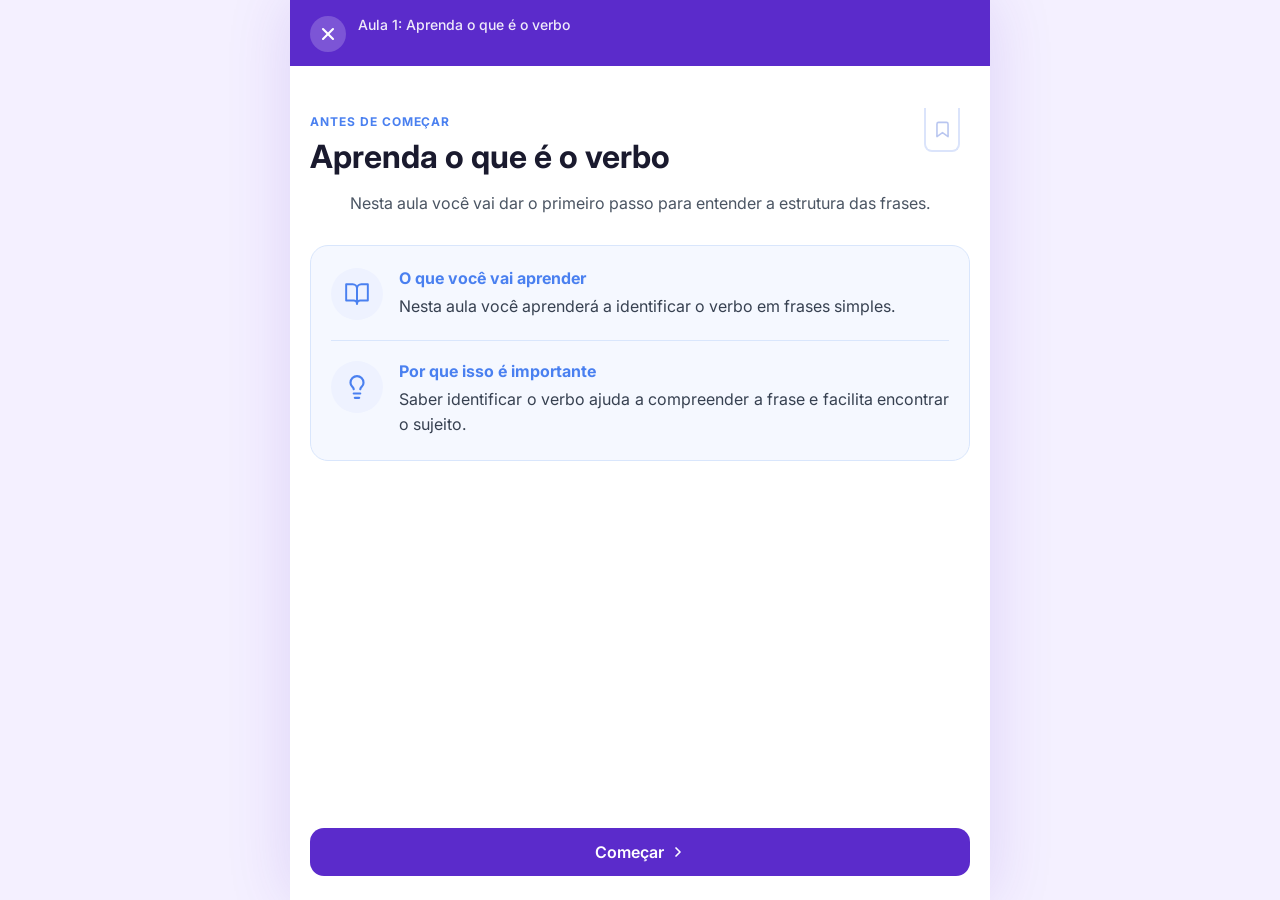
==== commit b96fb4be: "Atualização do projeto — 10/08/2026, 20:14:15" ====
--- a/estudo.html
+++ b/estudo.html
@@ -3,7 +3,7 @@
 <head>
 <meta charset="UTF-8">
 <meta name="viewport" content="width=device-width, initial-scale=1.0, viewport-fit=cover">
-<title>Metodo Feyman</title>
+<title>Método Feyman</title>
 <link href="https://fonts.googleapis.com/css2?family=Inter:wght@400;500;600;700&display=swap" rel="stylesheet">
 <link rel="stylesheet" href="css/estudo.css">
 <link rel="icon" href="data:image/svg+xml,%3Csvg%20xmlns%3D%22http%3A%2F%2Fwww.w3.org%2F2000%2Fsvg%22%20viewBox%3D%220%200%2024%2024%22%3E%3Crect%20width%3D%2224%22%20height%3D%2224%22%20rx%3D%226%22%20fill%3D%22%235B2BCB%22%2F%3E%3Cg%20fill%3D%22none%22%20stroke%3D%22%23fff%22%20stroke-width%3D%222.2%22%20stroke-linecap%3D%22round%22%20stroke-linejoin%3D%22round%22%3E%3Cpath%20d%3D%22M22%2010v6M2%2010l10-5%2010%205-10%205z%22%3E%3C%2Fpath%3E%3Cpath%20d%3D%22M6%2012v5c3%203%209%203%2012%200v-5%22%3E%3C%2Fpath%3E%3C%2Fg%3E%3C%2Fsvg%3E">
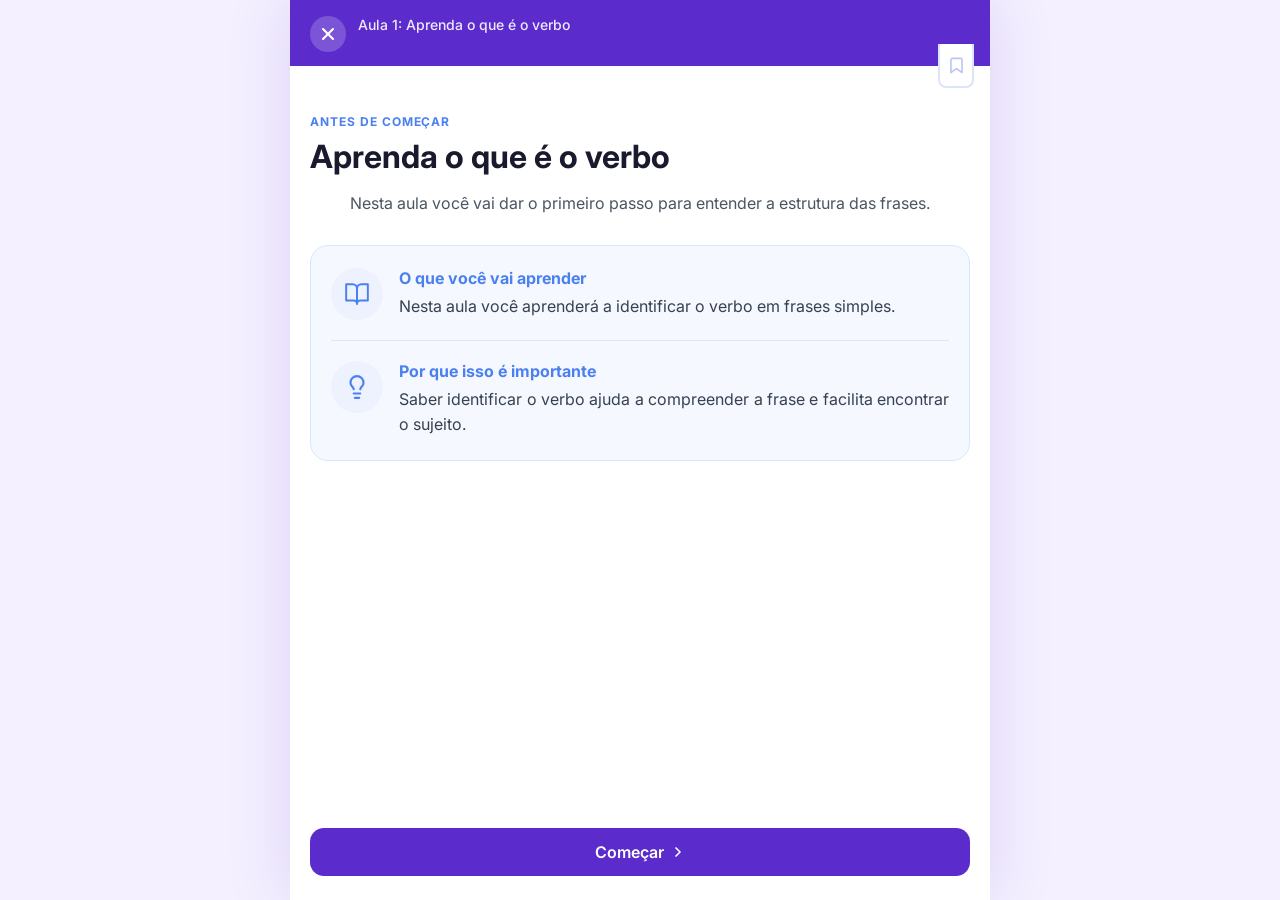
==== commit 11227aa3: "Atualização do projeto — 11/08/2026, 01:26:23" ====
--- a/estudo.html
+++ b/estudo.html
@@ -27,6 +27,11 @@
       <span class="questao-info" id="questaoInfo">Questão 1 de 5 • Aula 1: Aprenda o que é o verbo</span>
       <div class="progress-segmentos" id="progressSegmentos"></div>
     </div>
+    <button type="button" class="btn-marcar-cartao" id="btnMarcarCartao" title="Marcar para revisão">
+      <svg viewBox="0 0 24 24" fill="none" stroke="currentColor" stroke-width="2" stroke-linecap="round" stroke-linejoin="round">
+        <path d="M19 21l-7-5-7 5V5a2 2 0 0 1 2-2h10a2 2 0 0 1 2 2z"></path>
+      </svg>
+    </button>
   </header>
 
   <!-- QUESTÃO -->
--- a/css/estudo.css
+++ b/css/estudo.css
@@ -47,6 +47,7 @@
   display: flex;
   align-items: flex-start;
   gap: 12px;
+  position: relative;
 }
 
 .btn-fechar {
@@ -168,13 +169,9 @@
 }
 
 /* TELA DE CHECAGEM — pergunta curta em negrito antes do título grande */
-/* padding-right reserva espaço pro .btn-marcar-cartao (marca-página
-   absoluto no canto superior direito) não sobrepor o texto quando ele
-   quebra em duas linhas em telas estreitas. */
 .checagem-pergunta {
   font-weight: 700;
   margin-bottom: 6px;
-  padding-right: 48px;
 }
 
 .checagem-titulo {
@@ -185,7 +182,6 @@
    frase analisada maior (é o que realmente importa ler com atenção). */
 .checagem-instrucao {
   font-size: 16px;
-  padding-right: 48px;
 }
 
 .checagem-frase {
@@ -282,12 +278,16 @@
   position: relative;
 }
 
-/* ETIQUETA "MARCAR PARA REVISÃO" — marca-página no lado esquerdo das
-   telas de conteúdo (definição, contexto, exemplo). */
+/* ETIQUETA "MARCAR PARA REVISÃO" — botão único e fixo no cabeçalho (não é
+   mais recriado a cada tela, ver ligarBotaoMarcar/atualizarBotaoMarcar em
+   estudo.mjs), preso no rodapé do próprio .estudo-header (position:absolute
+   nele, que tem position:relative) — assim ele acompanha a altura real do
+   cabeçalho (que varia com o tamanho do título da aula), em vez de um valor
+   fixo em pixels que ficava errado quando o título quebrava em 2 linhas. */
 .btn-marcar-cartao {
   position: absolute;
-  top: -6px;
-  right: 10px;
+  bottom: -22px;
+  right: 16px;
   width: 36px;
   height: 44px;
   padding: 0;
@@ -300,7 +300,7 @@
   justify-content: center;
   cursor: pointer;
   color: #b9c6f0;
-  z-index: 2;
+  z-index: 15;
   transition: color 0.2s, transform 0.15s;
 }
 
@@ -1037,6 +1037,16 @@
   color: #4b5563;
   line-height: 1.6;
   text-align: justify;
+}
+
+.lista-icone-topo {
+  width: 72px;
+  height: 72px;
+  border-radius: 50%;
+  display: flex;
+  align-items: center;
+  justify-content: center;
+  margin: 0 auto;
 }
 
 /* TELA DE IDENTIFICAÇÃO */
